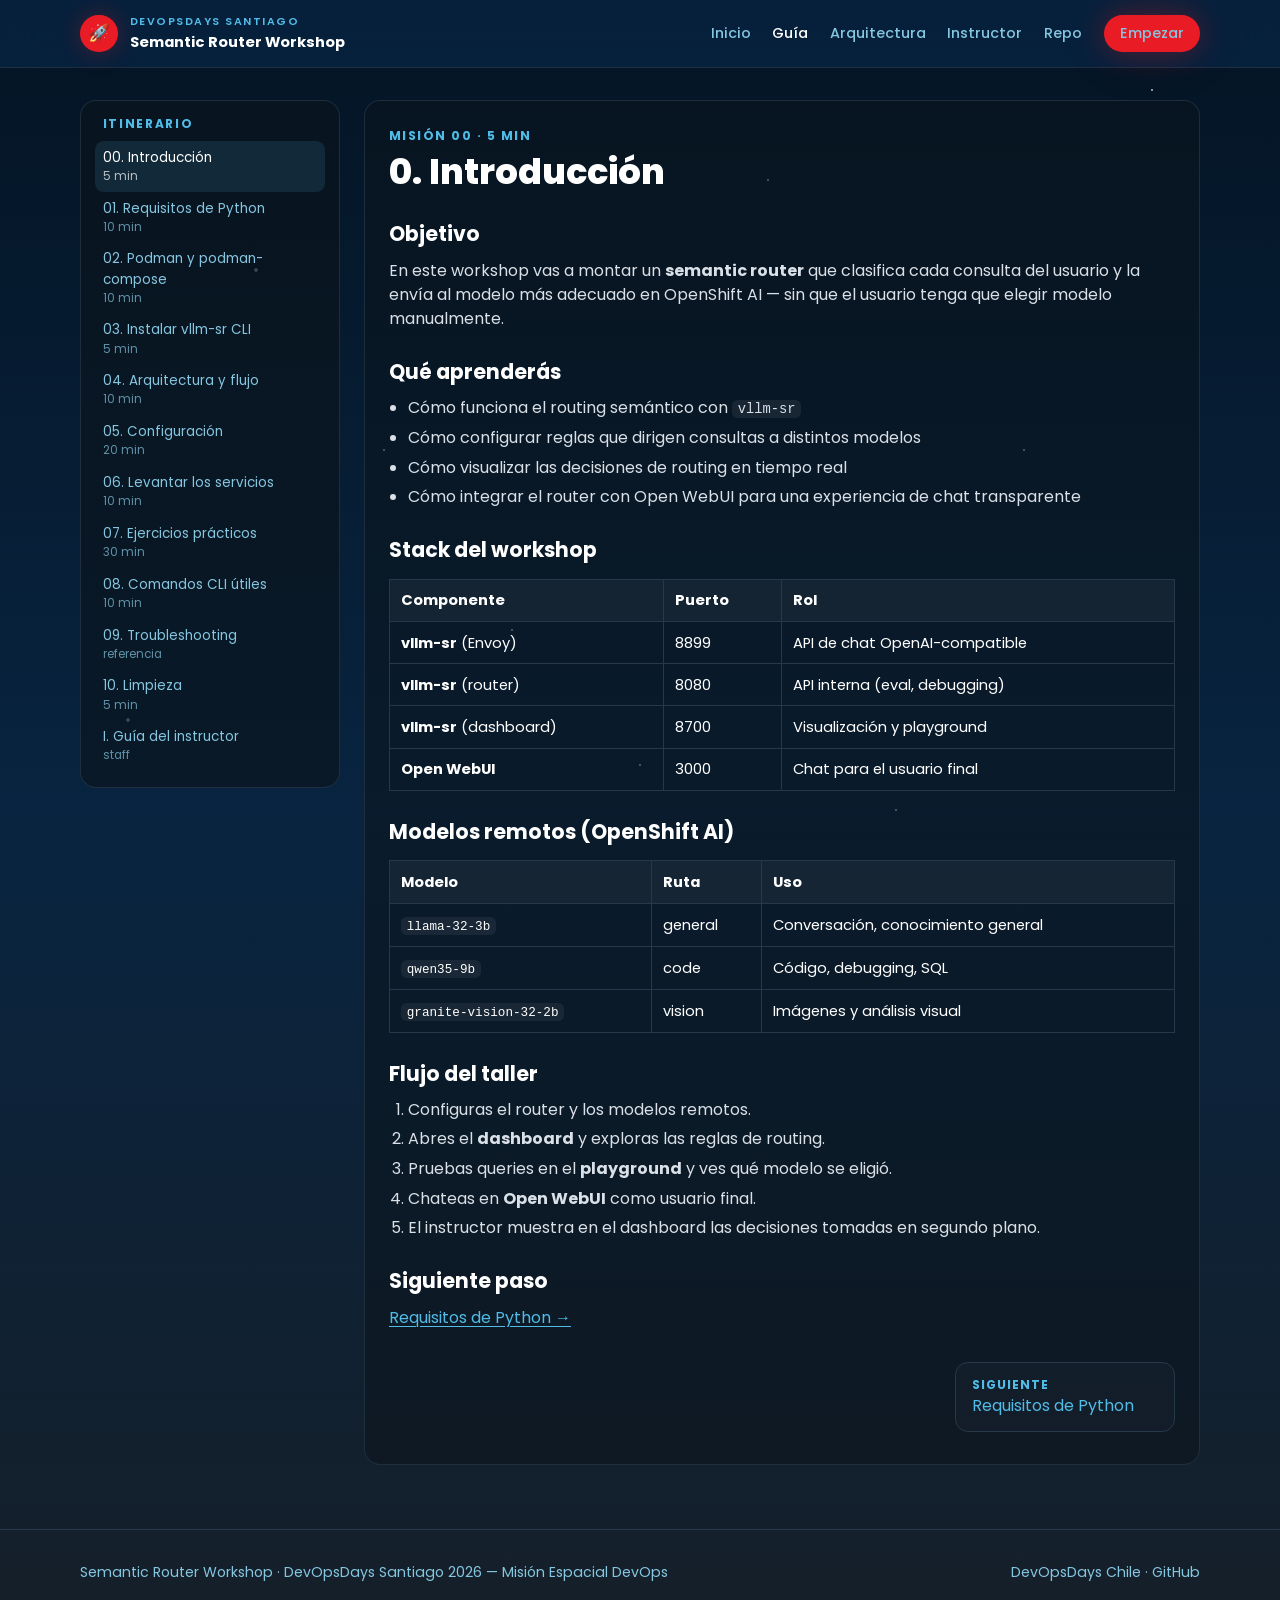
==== docs/guia/00-introduccion.html @ 07162d59 "Publish the workshop guide as a GitHub Pages site on devopsdays. Add a DevOpsDays Santiago-inspired " ====
<!DOCTYPE html>
<html lang="es">
<head>
  <meta charset="UTF-8" />
  <meta name="viewport" content="width=device-width, initial-scale=1.0" />
  <title>Introducción · Semantic Router Workshop</title>
  <meta name="description" content="Guía del workshop Semantic Router: Introducción." />
  <link rel="stylesheet" href="../assets/css/style.css" />
</head>
<body class="bg-space">
  <div class="star-field" aria-hidden="true"></div>
  <div class="wrap">
    <header class="site-header">
      <div class="container header-inner">
        <a class="brand" href="../index.html">
          <span class="brand-mark">🚀</span>
          <span class="brand-text">
            <span class="brand-kicker">DevOpsDays Santiago</span>
            <span class="brand-name">Semantic Router Workshop</span>
          </span>
        </a>
        <button class="menu-toggle" type="button" data-menu-toggle aria-expanded="false">Menú</button>
        <nav class="nav" data-nav>
          <a href="../index.html" class="">Inicio</a>
          <a href="00-introduccion.html" class="is-active">Guía</a>
          <a href="../index.html#arquitectura">Arquitectura</a>
          <a href="instructor.html" class="">Instructor</a>
          <a href="https://github.com/pkstaz/semantic-routing-workshop" target="_blank" rel="noopener">Repo</a>
          <a class="btn btn-primary btn-sm" href="00-introduccion.html">Empezar</a>
        </nav>
      </div>
    </header>

    <main class="container guide-shell">
      <aside class="toc">
        <h2>Itinerario</h2>
        <a class="is-active" href="../guia/00-introduccion.html"><span>00. Introducción</span><div class="toc-time">5 min</div></a>
<a class="" href="../guia/01-python.html"><span>01. Requisitos de Python</span><div class="toc-time">10 min</div></a>
<a class="" href="../guia/02-podman.html"><span>02. Podman y podman-compose</span><div class="toc-time">10 min</div></a>
<a class="" href="../guia/03-vllm-sr.html"><span>03. Instalar vllm-sr CLI</span><div class="toc-time">5 min</div></a>
<a class="" href="../guia/04-arquitectura-y-flujo.html"><span>04. Arquitectura y flujo</span><div class="toc-time">10 min</div></a>
<a class="" href="../guia/05-configuracion.html"><span>05. Configuración</span><div class="toc-time">20 min</div></a>
<a class="" href="../guia/06-levantar-servicios.html"><span>06. Levantar los servicios</span><div class="toc-time">10 min</div></a>
<a class="" href="../guia/07-ejercicios.html"><span>07. Ejercicios prácticos</span><div class="toc-time">30 min</div></a>
<a class="" href="../guia/08-comandos-cli.html"><span>08. Comandos CLI útiles</span><div class="toc-time">10 min</div></a>
<a class="" href="../guia/09-troubleshooting.html"><span>09. Troubleshooting</span><div class="toc-time">referencia</div></a>
<a class="" href="../guia/10-limpieza.html"><span>10. Limpieza</span><div class="toc-time">5 min</div></a>
<a class="" href="../guia/instructor.html"><span>I. Guía del instructor</span><div class="toc-time">staff</div></a>
      </aside>
      <article class="article prose">
        <div class="article-kicker">Misión 00 · 5 min</div>
        <h1>0. Introducción</h1>
<h2>Objetivo</h2>
<p>En este workshop vas a montar un <strong>semantic router</strong> que clasifica cada consulta del usuario y la envía al modelo más adecuado en OpenShift AI — sin que el usuario tenga que elegir modelo manualmente.</p>
<h2>Qué aprenderás</h2>
<ul><li>Cómo funciona el routing semántico con <code>vllm-sr</code></li><li>Cómo configurar reglas que dirigen consultas a distintos modelos</li><li>Cómo visualizar las decisiones de routing en tiempo real</li><li>Cómo integrar el router con Open WebUI para una experiencia de chat transparente</li></ul>
<h2>Stack del workshop</h2>
<table><thead><tr><th>Componente</th><th>Puerto</th><th>Rol</th></tr></thead><tbody><tr><td><strong>vllm-sr</strong> (Envoy)</td><td>8899</td><td>API de chat OpenAI-compatible</td></tr><tr><td><strong>vllm-sr</strong> (router)</td><td>8080</td><td>API interna (eval, debugging)</td></tr><tr><td><strong>vllm-sr</strong> (dashboard)</td><td>8700</td><td>Visualización y playground</td></tr><tr><td><strong>Open WebUI</strong></td><td>3000</td><td>Chat para el usuario final</td></tr></tbody></table>
<h2>Modelos remotos (OpenShift AI)</h2>
<table><thead><tr><th>Modelo</th><th>Ruta</th><th>Uso</th></tr></thead><tbody><tr><td><code>llama-32-3b</code></td><td>general</td><td>Conversación, conocimiento general</td></tr><tr><td><code>qwen35-9b</code></td><td>code</td><td>Código, debugging, SQL</td></tr><tr><td><code>granite-vision-32-2b</code></td><td>vision</td><td>Imágenes y análisis visual</td></tr></tbody></table>
<h2>Flujo del taller</h2>
<ol><li>Configuras el router y los modelos remotos.</li><li>Abres el <strong>dashboard</strong> y exploras las reglas de routing.</li><li>Pruebas queries en el <strong>playground</strong> y ves qué modelo se eligió.</li><li>Chateas en <strong>Open WebUI</strong> como usuario final.</li><li>El instructor muestra en el dashboard las decisiones tomadas en segundo plano.</li></ol>
<h2>Siguiente paso</h2>
<p><a href="01-python.html">Requisitos de Python →</a></p>
        <nav class="pager"><span></span><a href="01-python.html"><span class="dir">Siguiente</span>Requisitos de Python</a></nav>
      </article>
    </main>
    <footer class="site-footer">
      <div class="container footer-inner">
        <p>Semantic Router Workshop · DevOpsDays Santiago 2026 — Misión Espacial DevOps</p>
        <p>
          <a href="https://santiago.devopsdayschile.cl/" target="_blank" rel="noopener">DevOpsDays Chile</a>
          ·
          <a href="https://github.com/pkstaz/semantic-routing-workshop" target="_blank" rel="noopener">GitHub</a>
        </p>
      </div>
    </footer>
  </div>
  <script src="../assets/js/main.js"></script>
</body>
</html>
---- docs/assets/css/style.css ----
@import url("https://fonts.googleapis.com/css2?family=Poppins:wght@300;400;500;600;700;800;900&display=swap");

:root {
  --background: 210 33% 12%;
  --foreground: 0 0% 100%;
  --card: 210 40% 8%;
  --card-foreground: 0 0% 100%;
  --primary: 357 82% 51%;
  --primary-foreground: 0 0% 100%;
  --secondary: 210 78% 14%;
  --muted: 210 30% 18%;
  --muted-foreground: 197 60% 70%;
  --accent: 197 76% 61%;
  --accent-foreground: 210 78% 14%;
  --border: 210 30% 22%;
  --radius: 0.75rem;
  --space-dark: 210 78% 12%;
  --space-navy: 210 78% 14%;
  --space-red: 357 82% 51%;
  --space-sky: 197 76% 61%;
  --space-star: 45 100% 90%;
  --header-h: 4.25rem;
}

*,
*::before,
*::after {
  box-sizing: border-box;
}

html {
  scroll-behavior: smooth;
}

html,
body {
  margin: 0;
  min-height: 100%;
}

body {
  font-family: Poppins, sans-serif;
  background: hsl(var(--background));
  color: hsl(var(--foreground));
  line-height: 1.5;
}

img {
  max-width: 100%;
  display: block;
}

a {
  color: inherit;
  text-decoration: none;
}

h1,
h2,
h3,
h4,
h5,
h6 {
  font-family: Poppins, sans-serif;
  line-height: 1.2;
  margin: 0;
}

p {
  margin: 0;
}

ul,
ol {
  margin: 0;
  padding: 0;
}

.bg-space {
  background: linear-gradient(#041424 0%, #082440 50%, #151f29 100%);
  min-height: 100vh;
}

.star-field {
  pointer-events: none;
  position: fixed;
  inset: 0;
  z-index: 0;
  background-image:
    radial-gradient(2px 2px at 20% 30%, #fff 100%, transparent),
    radial-gradient(1px 1px at 40% 70%, #fff 100%, transparent),
    radial-gradient(1.5px 1.5px at 60% 20%, #fff 100%, transparent),
    radial-gradient(1px 1px at 80% 50%, #fff 100%, transparent),
    radial-gradient(2px 2px at 10% 80%, #fff 100%, transparent),
    radial-gradient(1px 1px at 70% 90%, #fff 100%, transparent),
    radial-gradient(1.5px 1.5px at 90% 10%, #fff 100%, transparent),
    radial-gradient(1px 1px at 30% 50%, #fff 100%, transparent),
    radial-gradient(1px 1px at 50% 85%, #fff 100%, transparent);
  opacity: 0.55;
}

.wrap {
  position: relative;
  z-index: 1;
}

.container {
  width: min(1120px, calc(100% - 2rem));
  margin: 0 auto;
}

.container-wide {
  width: min(1280px, calc(100% - 2rem));
  margin: 0 auto;
}

/* Header */
.site-header {
  position: sticky;
  top: 0;
  z-index: 50;
  height: var(--header-h);
  backdrop-filter: blur(18px);
  background: hsl(var(--secondary) / 0.86);
  border-bottom: 1px solid hsl(var(--border) / 0.7);
}

.header-inner {
  height: 100%;
  display: flex;
  align-items: center;
  justify-content: space-between;
  gap: 1rem;
}

.brand {
  display: flex;
  align-items: center;
  gap: 0.75rem;
  min-width: 0;
}

.brand-mark {
  width: 2.35rem;
  height: 2.35rem;
  border-radius: 999px;
  display: grid;
  place-items: center;
  background: hsl(var(--primary));
  box-shadow: 0 0 24px #e91c264d;
  font-size: 1.1rem;
  flex-shrink: 0;
}

.brand-text {
  display: flex;
  flex-direction: column;
  min-width: 0;
}

.brand-kicker {
  font-size: 0.68rem;
  letter-spacing: 0.14em;
  text-transform: uppercase;
  color: hsl(var(--accent));
  font-weight: 600;
}

.brand-name {
  font-weight: 700;
  font-size: 0.92rem;
  white-space: nowrap;
  overflow: hidden;
  text-overflow: ellipsis;
}

.nav {
  display: flex;
  align-items: center;
  gap: 1.35rem;
}

.nav a {
  font-size: 0.9rem;
  font-weight: 500;
  color: hsl(var(--muted-foreground));
  transition: color 0.2s ease;
}

.nav a:hover,
.nav a.is-active {
  color: #fff;
}

.menu-toggle {
  display: none;
  background: transparent;
  border: 1px solid hsl(var(--border));
  color: #fff;
  border-radius: 0.6rem;
  padding: 0.4rem 0.65rem;
  cursor: pointer;
}

/* Buttons */
.btn {
  display: inline-flex;
  align-items: center;
  justify-content: center;
  gap: 0.4rem;
  border-radius: 999px;
  font-weight: 600;
  font-size: 0.92rem;
  padding: 0.7rem 1.25rem;
  border: 1px solid transparent;
  transition: transform 0.2s ease, background 0.2s ease, box-shadow 0.2s ease;
}

.btn:hover {
  transform: scale(1.03);
}

.btn-primary {
  background: hsl(var(--primary));
  color: #fff;
  box-shadow: 0 0 30px #e91c264d, 0 0 60px #e91c261a;
}

.btn-primary:hover {
  background: hsl(357 82% 46%);
}

.btn-outline {
  background: transparent;
  border-color: hsl(var(--accent) / 0.55);
  color: #fff;
}

.btn-outline:hover {
  border-color: hsl(var(--accent));
  box-shadow: 0 0 24px #50bce733;
}

.btn-sm {
  padding: 0.45rem 0.95rem;
  font-size: 0.82rem;
}

/* Hero */
.hero {
  position: relative;
  padding: 5.5rem 0 4.5rem;
  overflow: hidden;
}

.hero::after {
  content: "";
  position: absolute;
  inset: auto -10% -30% auto;
  width: 420px;
  height: 420px;
  border-radius: 50%;
  background: radial-gradient(circle, #50bce733, transparent 70%);
  pointer-events: none;
}

.badge {
  display: inline-flex;
  align-items: center;
  gap: 0.45rem;
  border: 1px solid hsl(var(--accent) / 0.4);
  background: hsl(var(--accent) / 0.08);
  color: hsl(var(--accent));
  border-radius: 999px;
  padding: 0.32rem 0.8rem;
  font-size: 0.78rem;
  font-weight: 600;
  letter-spacing: 0.08em;
  text-transform: uppercase;
}

.text-gradient {
  color: transparent;
  background-image: linear-gradient(135deg, #50bce7, #fff);
  -webkit-background-clip: text;
  background-clip: text;
}

.hero h1 {
  margin: 1.1rem 0 0.9rem;
  font-size: clamp(2.6rem, 7vw, 4.6rem);
  font-weight: 800;
  letter-spacing: -0.03em;
}

.hero-lead {
  max-width: 42rem;
  font-size: 1.12rem;
  color: hsl(var(--muted-foreground));
}

.hero-meta {
  margin-top: 1.35rem;
  display: flex;
  flex-wrap: wrap;
  gap: 0.7rem 1.4rem;
  color: hsl(var(--space-star));
  font-weight: 500;
}

.hero-actions {
  margin-top: 2rem;
  display: flex;
  flex-wrap: wrap;
  gap: 0.8rem;
}

.stats {
  display: grid;
  grid-template-columns: repeat(4, 1fr);
  gap: 1rem;
  margin-top: 3.5rem;
}

.stat {
  background: hsl(var(--card) / 0.6);
  border: 1px solid hsl(var(--border) / 0.7);
  border-radius: 1rem;
  padding: 1.15rem 1.1rem;
}

.stat-value {
  font-size: 1.7rem;
  font-weight: 800;
  color: #fff;
}

.stat-label {
  color: hsl(var(--muted-foreground));
  font-size: 0.88rem;
  margin-top: 0.15rem;
}

/* Sections */
section {
  padding: 4.5rem 0;
}

.section-kicker {
  color: hsl(var(--accent));
  font-size: 0.8rem;
  font-weight: 700;
  letter-spacing: 0.16em;
  text-transform: uppercase;
}

.section-title {
  margin: 0.45rem 0 0.7rem;
  font-size: clamp(1.7rem, 3vw, 2.4rem);
  font-weight: 800;
}

.section-lead {
  color: hsl(var(--muted-foreground));
  max-width: 40rem;
}

.cards {
  display: grid;
  grid-template-columns: repeat(3, 1fr);
  gap: 1rem;
  margin-top: 2rem;
}

.card {
  background: hsl(var(--card) / 0.7);
  border: 1px solid hsl(var(--border) / 0.7);
  border-radius: 1rem;
  padding: 1.3rem 1.2rem;
  transition: transform 0.2s ease, border-color 0.2s ease, box-shadow 0.2s ease;
}

.card:hover {
  transform: scale(1.02);
  border-color: hsl(var(--accent) / 0.55);
  box-shadow: 0 0 30px #50bce71a;
}

.card-num {
  color: hsl(var(--accent));
  font-weight: 700;
  font-size: 0.82rem;
  letter-spacing: 0.08em;
}

.card h3 {
  margin: 0.45rem 0 0.4rem;
  font-size: 1.08rem;
}

.card p,
.card-time {
  color: hsl(var(--muted-foreground));
  font-size: 0.9rem;
}

.card-time {
  margin-top: 0.85rem;
  font-weight: 500;
}

.flow {
  margin-top: 2rem;
  background: hsl(var(--card) / 0.55);
  border: 1px solid hsl(var(--border));
  border-radius: 1rem;
  padding: 1.25rem 1.3rem;
  overflow-x: auto;
}

.flow pre {
  margin: 0;
  font-family: ui-monospace, SFMono-Regular, Menlo, Monaco, Consolas, monospace;
  font-size: 0.86rem;
  color: hsl(var(--space-star));
  white-space: pre;
}

.req-grid,
.model-grid {
  display: grid;
  grid-template-columns: repeat(3, 1fr);
  gap: 1rem;
  margin-top: 1.5rem;
}

.pill-list {
  display: flex;
  flex-wrap: wrap;
  gap: 0.5rem;
  margin-top: 1rem;
}

.pill {
  border: 1px solid hsl(var(--border));
  background: hsl(var(--muted) / 0.35);
  border-radius: 999px;
  padding: 0.35rem 0.75rem;
  font-size: 0.82rem;
}

.cta-band {
  background: hsl(var(--card) / 0.55);
  border: 1px solid hsl(var(--primary) / 0.35);
  border-radius: 1.2rem;
  padding: 2rem;
  display: flex;
  justify-content: space-between;
  gap: 1.5rem;
  align-items: center;
  box-shadow: 0 0 30px #e91c261a;
}

.site-footer {
  border-top: 1px solid hsl(var(--border));
  padding: 2rem 0 2.5rem;
  color: hsl(var(--muted-foreground));
  font-size: 0.88rem;
}

.footer-inner {
  display: flex;
  justify-content: space-between;
  gap: 1rem;
  flex-wrap: wrap;
}

.footer-inner a:hover {
  color: hsl(var(--accent));
}

/* Guide layout */
.guide-shell {
  display: grid;
  grid-template-columns: 260px minmax(0, 1fr);
  gap: 1.5rem;
  padding: 2rem 0 4rem;
  align-items: start;
}

.toc {
  position: sticky;
  top: calc(var(--header-h) + 1rem);
  background: hsl(var(--card) / 0.65);
  border: 1px solid hsl(var(--border) / 0.7);
  border-radius: 1rem;
  padding: 1rem 0.85rem;
  max-height: calc(100vh - var(--header-h) - 2rem);
  overflow: auto;
}

.toc h2 {
  font-size: 0.75rem;
  letter-spacing: 0.14em;
  text-transform: uppercase;
  color: hsl(var(--accent));
  padding: 0 0.5rem 0.6rem;
}

.toc a {
  display: block;
  padding: 0.42rem 0.55rem;
  border-radius: 0.55rem;
  color: hsl(var(--muted-foreground));
  font-size: 0.84rem;
}

.toc a:hover,
.toc a.is-active {
  background: hsl(var(--accent) / 0.12);
  color: #fff;
}

.toc .toc-time {
  opacity: 0.7;
  font-size: 0.72rem;
}

.article {
  background: hsl(var(--card) / 0.55);
  border: 1px solid hsl(var(--border) / 0.7);
  border-radius: 1rem;
  padding: 1.6rem 1.5rem 2rem;
  min-width: 0;
  overflow-x: auto;
}

.article-kicker {
  color: hsl(var(--accent));
  font-size: 0.78rem;
  font-weight: 700;
  letter-spacing: 0.12em;
  text-transform: uppercase;
}

.prose h1 {
  font-size: clamp(1.6rem, 3vw, 2.2rem);
  font-weight: 800;
  margin: 0.35rem 0 1rem;
}

.prose h2 {
  font-size: 1.28rem;
  margin: 1.8rem 0 0.7rem;
}

.prose h3 {
  font-size: 1.05rem;
  margin: 1.3rem 0 0.5rem;
}

.prose p,
.prose li {
  color: hsl(210 20% 88%);
}

.prose p {
  margin: 0.8rem 0;
}

.prose ul,
.prose ol {
  padding-left: 1.2rem;
  margin: 0.6rem 0 1rem;
}

.prose li {
  margin: 0.35rem 0;
}

.prose a {
  color: hsl(var(--accent));
  text-decoration: underline;
  text-underline-offset: 3px;
}

.prose blockquote {
  margin: 1rem 0;
  padding: 0.8rem 1rem;
  border-left: 3px solid hsl(var(--accent));
  background: hsl(var(--accent) / 0.08);
  border-radius: 0 0.7rem 0.7rem 0;
  color: hsl(var(--muted-foreground));
}

.prose table {
  width: 100%;
  border-collapse: collapse;
  margin: 1rem 0 1.4rem;
  font-size: 0.92rem;
  overflow: hidden;
}

.prose th,
.prose td {
  border: 1px solid hsl(var(--border));
  padding: 0.6rem 0.7rem;
  text-align: left;
}

.prose th {
  background: hsl(var(--muted) / 0.55);
  color: #fff;
}

.prose code {
  font-family: ui-monospace, SFMono-Regular, Menlo, Monaco, Consolas, monospace;
  font-size: 0.86em;
  background: hsl(var(--muted) / 0.7);
  padding: 0.1rem 0.35rem;
  border-radius: 0.35rem;
}

.prose pre {
  background: #071018;
  border: 1px solid hsl(var(--border));
  border-radius: 0.8rem;
  padding: 1rem;
  overflow-x: auto;
  margin: 1rem 0 1.3rem;
}

.prose pre code {
  background: transparent;
  padding: 0;
  color: hsl(var(--space-star));
  font-size: 0.84rem;
}

.pager {
  display: flex;
  justify-content: space-between;
  gap: 0.8rem;
  margin-top: 2rem;
  flex-wrap: wrap;
}

.pager a {
  border: 1px solid hsl(var(--border));
  background: hsl(var(--muted) / 0.25);
  border-radius: 0.8rem;
  padding: 0.8rem 1rem;
  min-width: min(100%, 220px);
  text-decoration: none;
}

.pager a:hover {
  border-color: hsl(var(--accent) / 0.6);
}

.pager .dir {
  display: block;
  font-size: 0.75rem;
  color: hsl(var(--accent));
  letter-spacing: 0.08em;
  text-transform: uppercase;
  font-weight: 700;
}

@media (max-width: 900px) {
  .stats,
  .cards,
  .req-grid,
  .model-grid,
  .guide-shell {
    grid-template-columns: 1fr;
  }

  .cta-band {
    flex-direction: column;
    align-items: flex-start;
  }

  .menu-toggle {
    display: inline-flex;
  }

  .nav {
    display: none;
    position: absolute;
    top: var(--header-h);
    left: 0;
    right: 0;
    background: hsl(var(--secondary) / 0.98);
    border-bottom: 1px solid hsl(var(--border));
    padding: 1rem;
    flex-direction: column;
    align-items: flex-start;
    gap: 0.85rem;
  }

  .nav.open {
    display: flex;
  }

  .toc {
    position: static;
    max-height: none;
  }
}
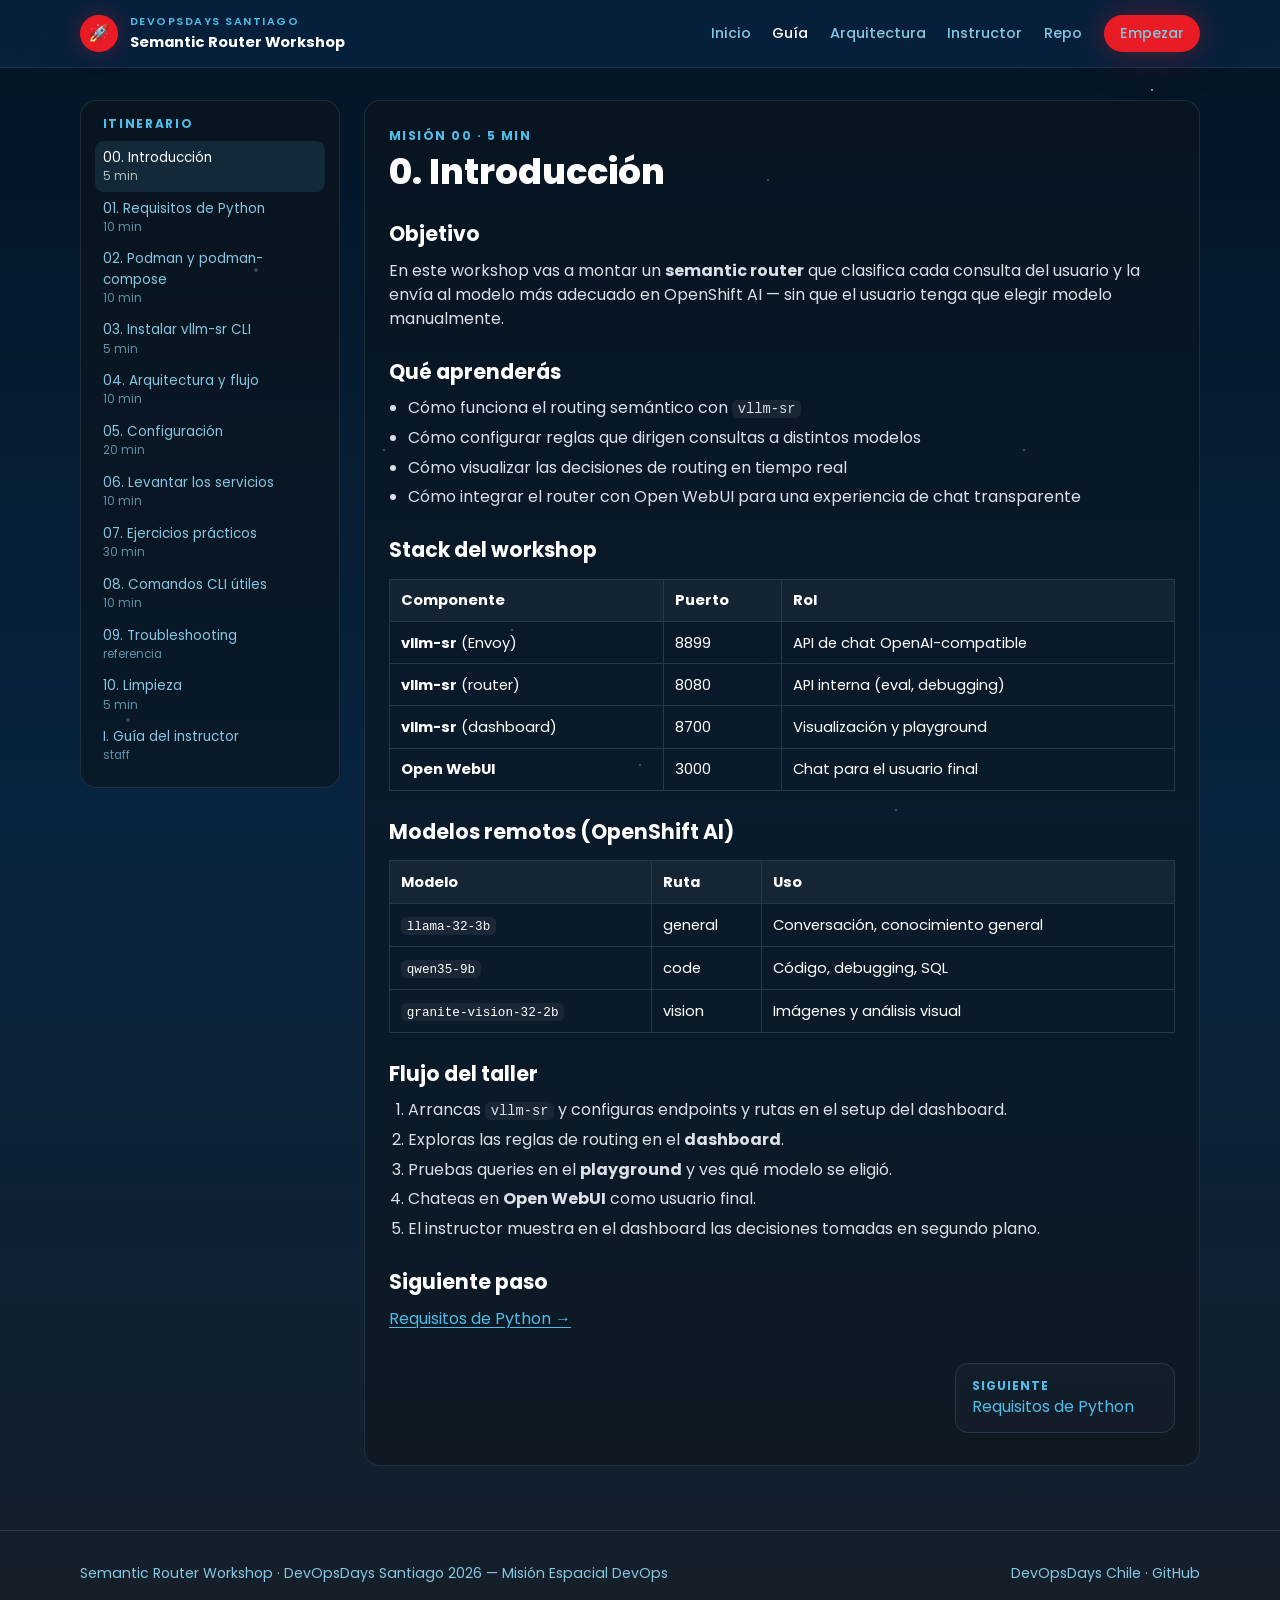
==== commit 183a0f84: "Guide setup through the dashboard instead of environment files. Attendees start vllm-sr, paste endpo" ====
--- a/docs/guia/00-introduccion.html
+++ b/docs/guia/00-introduccion.html
@@ -59,7 +59,7 @@
 <h2>Modelos remotos (OpenShift AI)</h2>
 <table><thead><tr><th>Modelo</th><th>Ruta</th><th>Uso</th></tr></thead><tbody><tr><td><code>llama-32-3b</code></td><td>general</td><td>Conversación, conocimiento general</td></tr><tr><td><code>qwen35-9b</code></td><td>code</td><td>Código, debugging, SQL</td></tr><tr><td><code>granite-vision-32-2b</code></td><td>vision</td><td>Imágenes y análisis visual</td></tr></tbody></table>
 <h2>Flujo del taller</h2>
-<ol><li>Configuras el router y los modelos remotos.</li><li>Abres el <strong>dashboard</strong> y exploras las reglas de routing.</li><li>Pruebas queries en el <strong>playground</strong> y ves qué modelo se eligió.</li><li>Chateas en <strong>Open WebUI</strong> como usuario final.</li><li>El instructor muestra en el dashboard las decisiones tomadas en segundo plano.</li></ol>
+<ol><li>Arrancas <code>vllm-sr</code> y configuras endpoints y rutas en el setup del dashboard.</li><li>Exploras las reglas de routing en el <strong>dashboard</strong>.</li><li>Pruebas queries en el <strong>playground</strong> y ves qué modelo se eligió.</li><li>Chateas en <strong>Open WebUI</strong> como usuario final.</li><li>El instructor muestra en el dashboard las decisiones tomadas en segundo plano.</li></ol>
 <h2>Siguiente paso</h2>
 <p><a href="01-python.html">Requisitos de Python →</a></p>
         <nav class="pager"><span></span><a href="01-python.html"><span class="dir">Siguiente</span>Requisitos de Python</a></nav>
--- a/docs/assets/css/style.css
+++ b/docs/assets/css/style.css
@@ -637,6 +637,46 @@
   font-size: 0.84rem;
 }
 
+.code-block {
+  position: relative;
+  margin: 1rem 0 1.3rem;
+}
+
+.code-block pre {
+  margin: 0;
+  padding: 1rem 5.2rem 1rem 1rem;
+}
+
+.copy-btn {
+  position: absolute;
+  top: 0.55rem;
+  right: 0.55rem;
+  z-index: 1;
+  border: 1px solid hsl(var(--accent) / 0.55);
+  background: hsl(var(--secondary) / 0.92);
+  color: #fff;
+  border-radius: 999px;
+  padding: 0.28rem 0.72rem;
+  font-family: Poppins, sans-serif;
+  font-size: 0.72rem;
+  font-weight: 600;
+  letter-spacing: 0.04em;
+  text-transform: uppercase;
+  cursor: pointer;
+  transition: background 0.2s ease, border-color 0.2s ease, color 0.2s ease;
+}
+
+.copy-btn:hover {
+  border-color: hsl(var(--accent));
+  box-shadow: 0 0 18px #50bce733;
+}
+
+.copy-btn.is-copied {
+  background: hsl(var(--accent));
+  color: hsl(var(--accent-foreground));
+  border-color: hsl(var(--accent));
+}
+
 .pager {
   display: flex;
   justify-content: space-between;
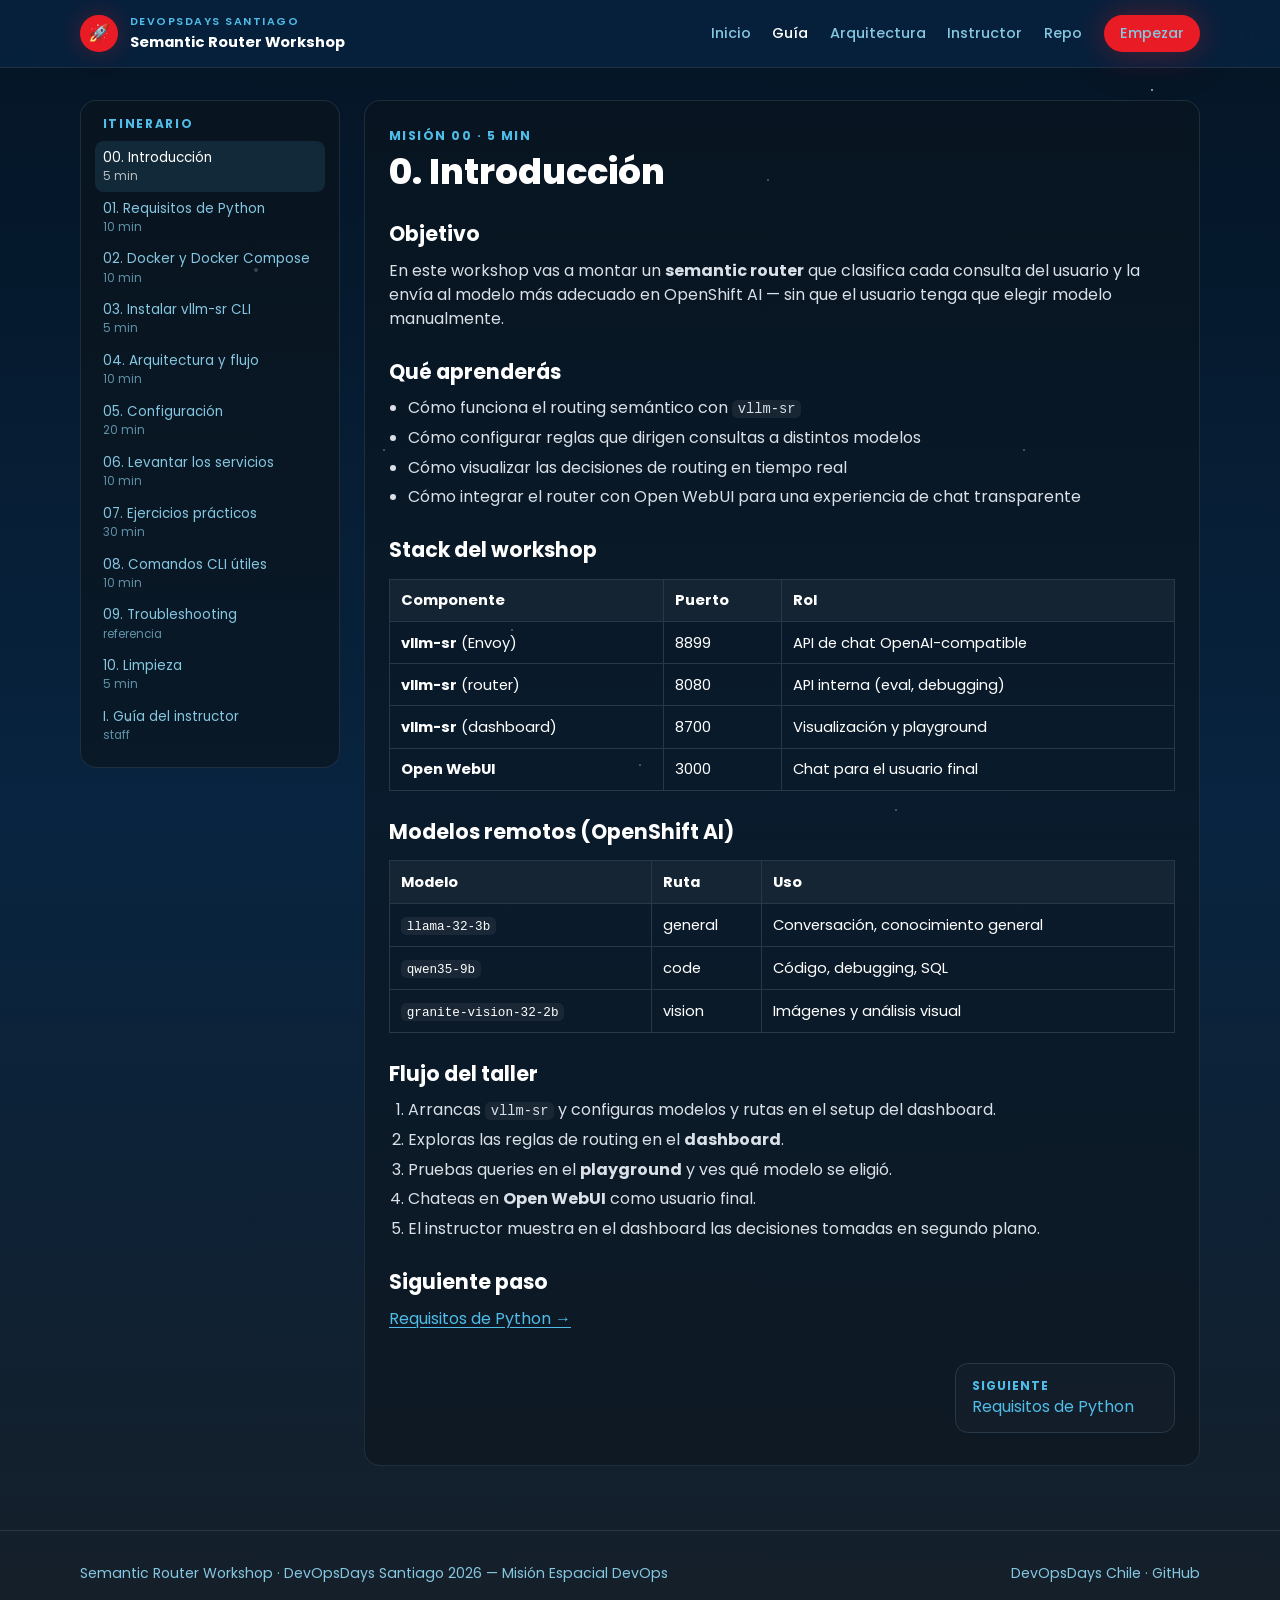
==== commit ad53ab83: "Guide Connect model after login instead of the old endpoint auth fields. Co-authored-by: Cursor <cur" ====
--- a/docs/guia/00-introduccion.html
+++ b/docs/guia/00-introduccion.html
@@ -36,7 +36,7 @@
         <h2>Itinerario</h2>
         <a class="is-active" href="../guia/00-introduccion.html"><span>00. Introducción</span><div class="toc-time">5 min</div></a>
 <a class="" href="../guia/01-python.html"><span>01. Requisitos de Python</span><div class="toc-time">10 min</div></a>
-<a class="" href="../guia/02-podman.html"><span>02. Podman y podman-compose</span><div class="toc-time">10 min</div></a>
+<a class="" href="../guia/02-docker.html"><span>02. Docker y Docker Compose</span><div class="toc-time">10 min</div></a>
 <a class="" href="../guia/03-vllm-sr.html"><span>03. Instalar vllm-sr CLI</span><div class="toc-time">5 min</div></a>
 <a class="" href="../guia/04-arquitectura-y-flujo.html"><span>04. Arquitectura y flujo</span><div class="toc-time">10 min</div></a>
 <a class="" href="../guia/05-configuracion.html"><span>05. Configuración</span><div class="toc-time">20 min</div></a>
@@ -59,7 +59,7 @@
 <h2>Modelos remotos (OpenShift AI)</h2>
 <table><thead><tr><th>Modelo</th><th>Ruta</th><th>Uso</th></tr></thead><tbody><tr><td><code>llama-32-3b</code></td><td>general</td><td>Conversación, conocimiento general</td></tr><tr><td><code>qwen35-9b</code></td><td>code</td><td>Código, debugging, SQL</td></tr><tr><td><code>granite-vision-32-2b</code></td><td>vision</td><td>Imágenes y análisis visual</td></tr></tbody></table>
 <h2>Flujo del taller</h2>
-<ol><li>Arrancas <code>vllm-sr</code> y configuras endpoints y rutas en el setup del dashboard.</li><li>Exploras las reglas de routing en el <strong>dashboard</strong>.</li><li>Pruebas queries en el <strong>playground</strong> y ves qué modelo se eligió.</li><li>Chateas en <strong>Open WebUI</strong> como usuario final.</li><li>El instructor muestra en el dashboard las decisiones tomadas en segundo plano.</li></ol>
+<ol><li>Arrancas <code>vllm-sr</code> y configuras modelos y rutas en el setup del dashboard.</li><li>Exploras las reglas de routing en el <strong>dashboard</strong>.</li><li>Pruebas queries en el <strong>playground</strong> y ves qué modelo se eligió.</li><li>Chateas en <strong>Open WebUI</strong> como usuario final.</li><li>El instructor muestra en el dashboard las decisiones tomadas en segundo plano.</li></ol>
 <h2>Siguiente paso</h2>
 <p><a href="01-python.html">Requisitos de Python →</a></p>
         <nav class="pager"><span></span><a href="01-python.html"><span class="dir">Siguiente</span>Requisitos de Python</a></nav>
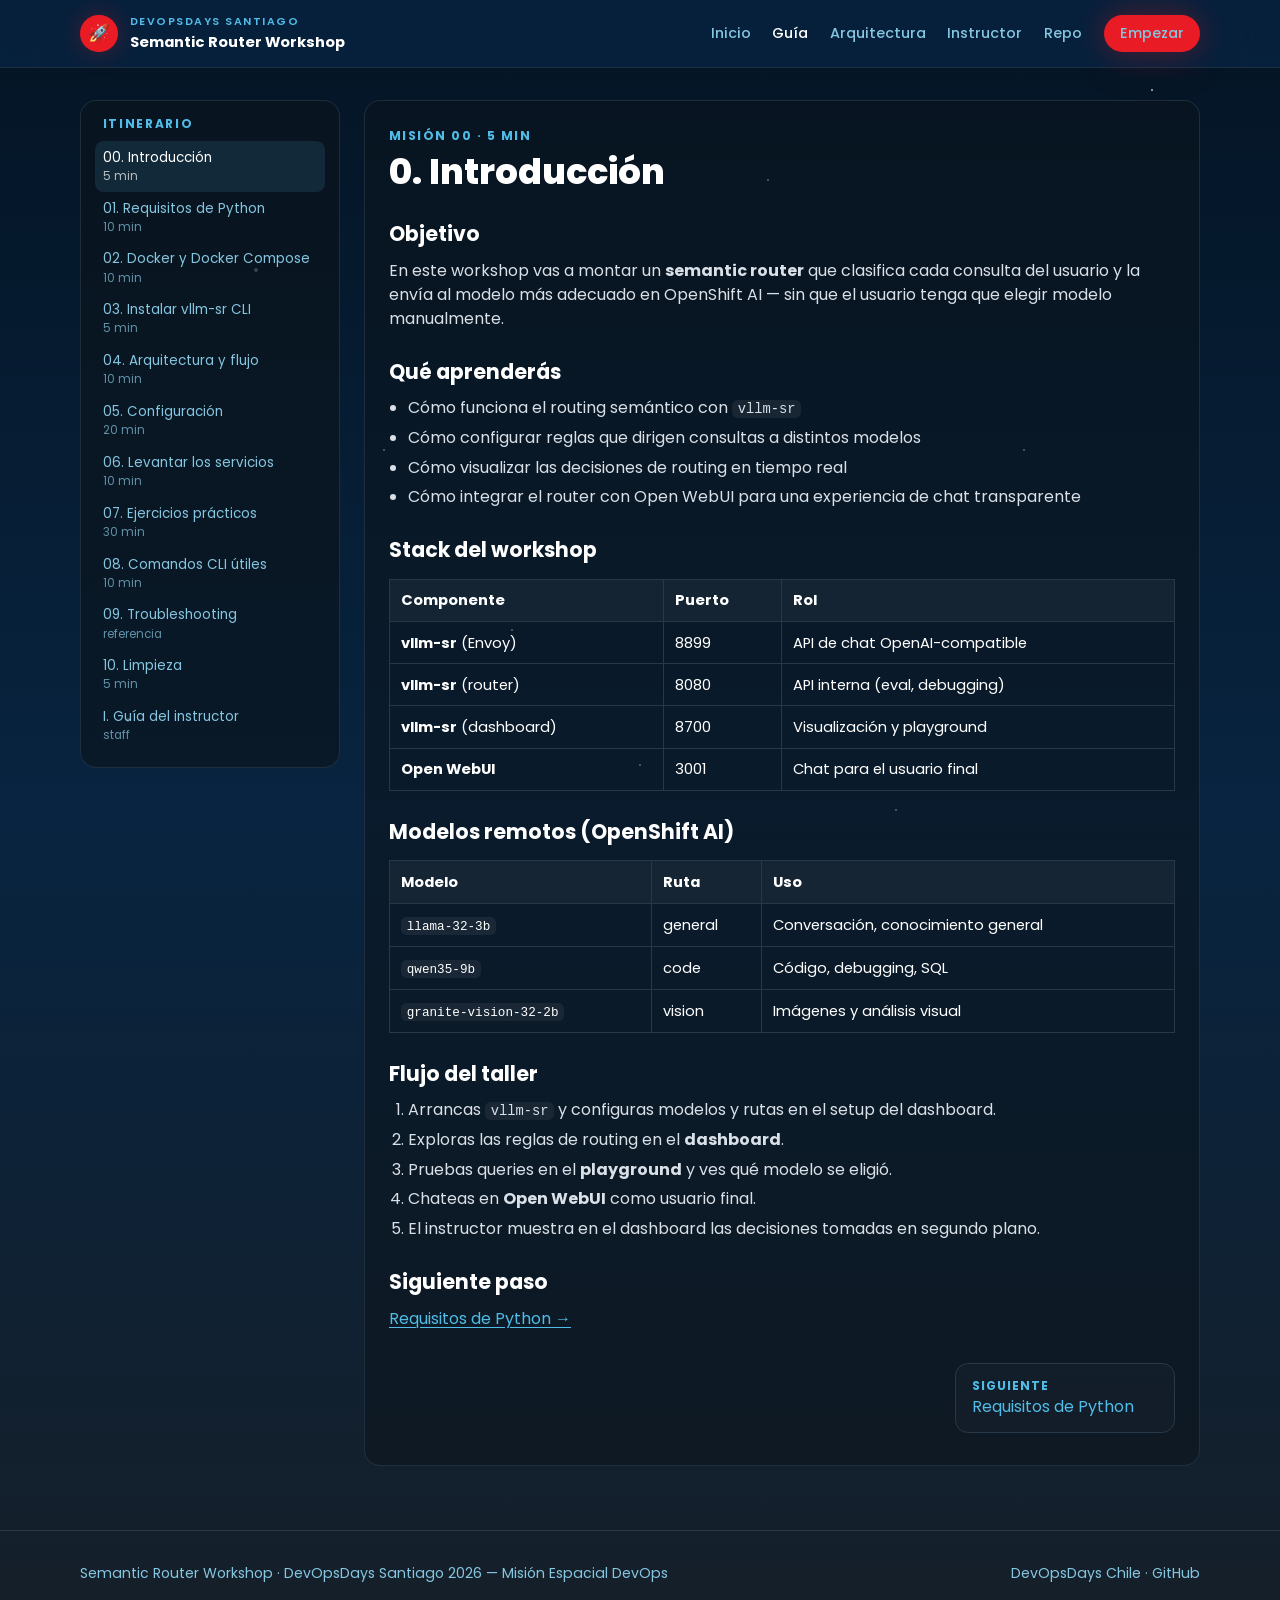
==== commit 68623424: "Move Open WebUI to port 3001 so it does not collide with Grafana. Co-authored-by: Cursor <cursoragen" ====
--- a/docs/guia/00-introduccion.html
+++ b/docs/guia/00-introduccion.html
@@ -55,7 +55,7 @@
 <h2>Qué aprenderás</h2>
 <ul><li>Cómo funciona el routing semántico con <code>vllm-sr</code></li><li>Cómo configurar reglas que dirigen consultas a distintos modelos</li><li>Cómo visualizar las decisiones de routing en tiempo real</li><li>Cómo integrar el router con Open WebUI para una experiencia de chat transparente</li></ul>
 <h2>Stack del workshop</h2>
-<table><thead><tr><th>Componente</th><th>Puerto</th><th>Rol</th></tr></thead><tbody><tr><td><strong>vllm-sr</strong> (Envoy)</td><td>8899</td><td>API de chat OpenAI-compatible</td></tr><tr><td><strong>vllm-sr</strong> (router)</td><td>8080</td><td>API interna (eval, debugging)</td></tr><tr><td><strong>vllm-sr</strong> (dashboard)</td><td>8700</td><td>Visualización y playground</td></tr><tr><td><strong>Open WebUI</strong></td><td>3000</td><td>Chat para el usuario final</td></tr></tbody></table>
+<table><thead><tr><th>Componente</th><th>Puerto</th><th>Rol</th></tr></thead><tbody><tr><td><strong>vllm-sr</strong> (Envoy)</td><td>8899</td><td>API de chat OpenAI-compatible</td></tr><tr><td><strong>vllm-sr</strong> (router)</td><td>8080</td><td>API interna (eval, debugging)</td></tr><tr><td><strong>vllm-sr</strong> (dashboard)</td><td>8700</td><td>Visualización y playground</td></tr><tr><td><strong>Open WebUI</strong></td><td>3001</td><td>Chat para el usuario final</td></tr></tbody></table>
 <h2>Modelos remotos (OpenShift AI)</h2>
 <table><thead><tr><th>Modelo</th><th>Ruta</th><th>Uso</th></tr></thead><tbody><tr><td><code>llama-32-3b</code></td><td>general</td><td>Conversación, conocimiento general</td></tr><tr><td><code>qwen35-9b</code></td><td>code</td><td>Código, debugging, SQL</td></tr><tr><td><code>granite-vision-32-2b</code></td><td>vision</td><td>Imágenes y análisis visual</td></tr></tbody></table>
 <h2>Flujo del taller</h2>
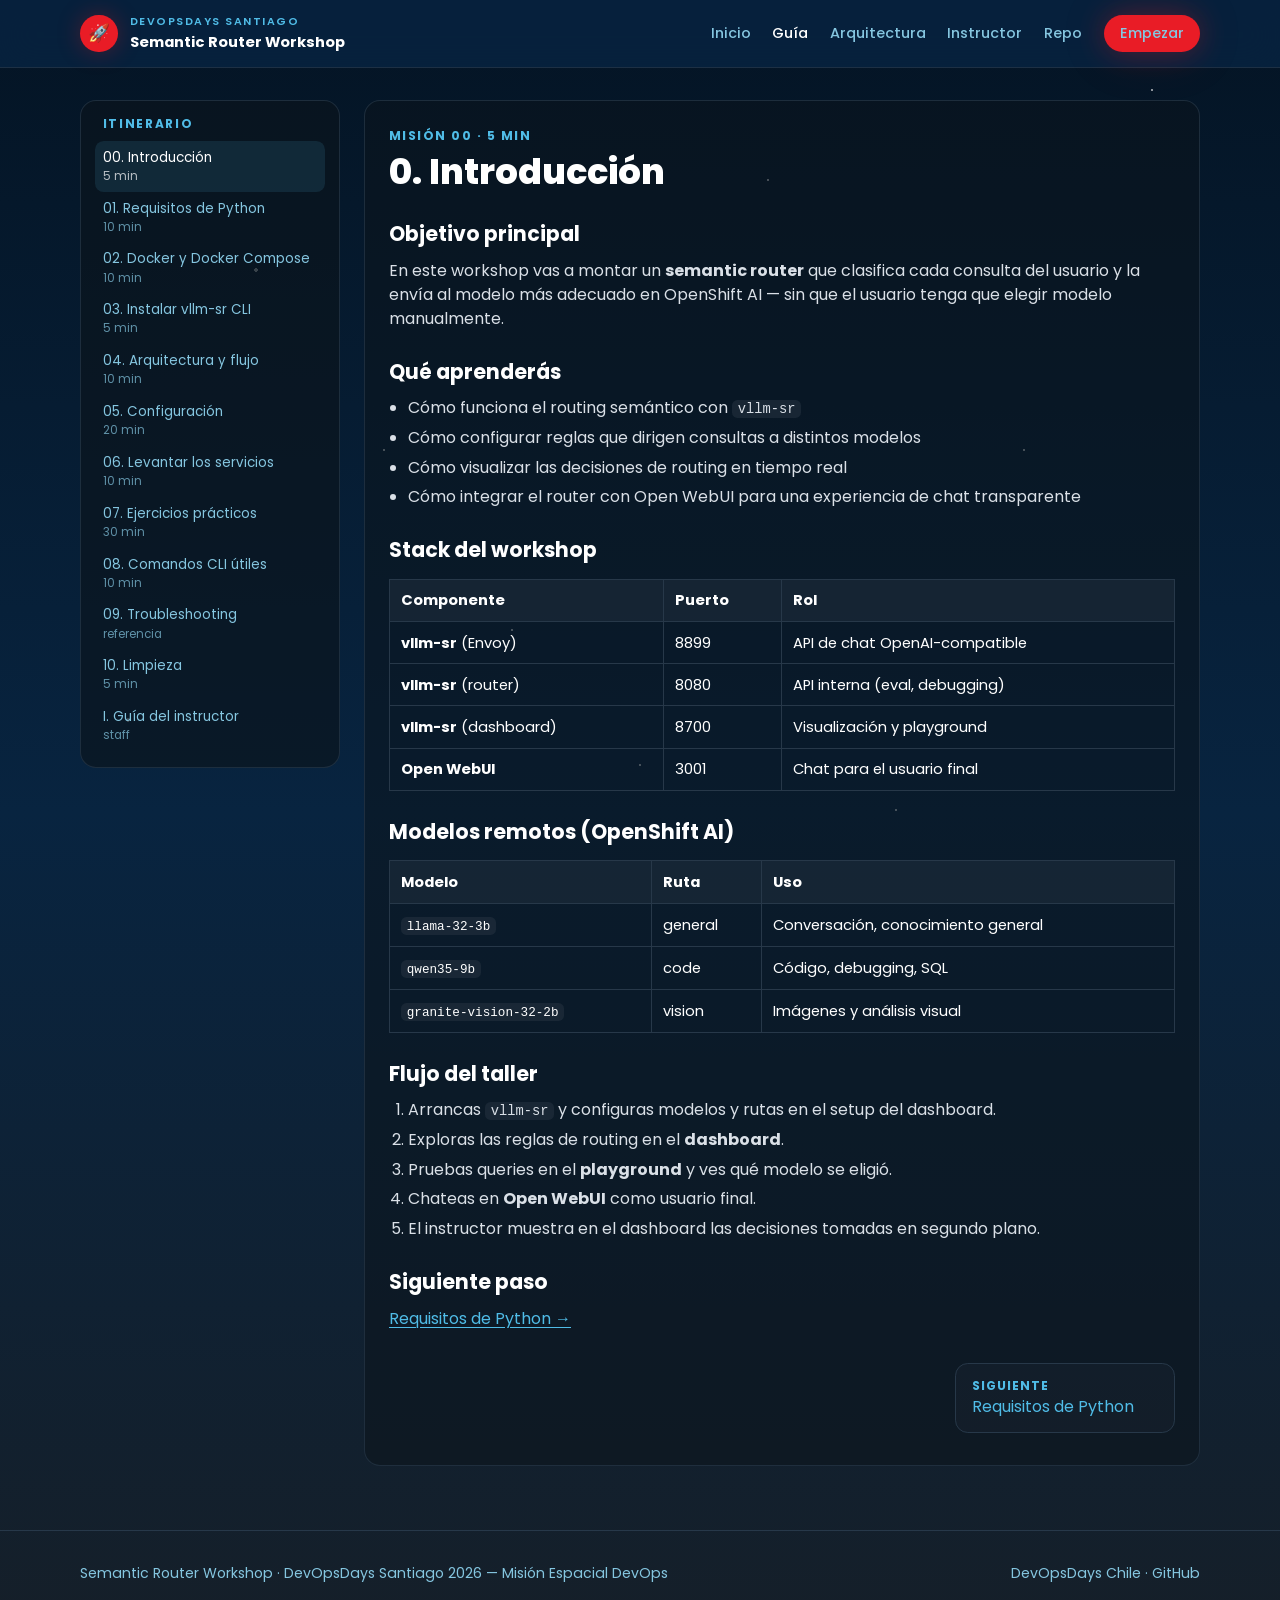
==== commit 56d34e7e: "docs: renombrar título 'Objetivo' a 'Objetivo principal' en introducción" ====
--- a/docs/guia/00-introduccion.html
+++ b/docs/guia/00-introduccion.html
@@ -50,7 +50,7 @@
       <article class="article prose">
         <div class="article-kicker">Misión 00 · 5 min</div>
         <h1>0. Introducción</h1>
-<h2>Objetivo</h2>
+<h2>Objetivo principal</h2>
 <p>En este workshop vas a montar un <strong>semantic router</strong> que clasifica cada consulta del usuario y la envía al modelo más adecuado en OpenShift AI — sin que el usuario tenga que elegir modelo manualmente.</p>
 <h2>Qué aprenderás</h2>
 <ul><li>Cómo funciona el routing semántico con <code>vllm-sr</code></li><li>Cómo configurar reglas que dirigen consultas a distintos modelos</li><li>Cómo visualizar las decisiones de routing en tiempo real</li><li>Cómo integrar el router con Open WebUI para una experiencia de chat transparente</li></ul>
